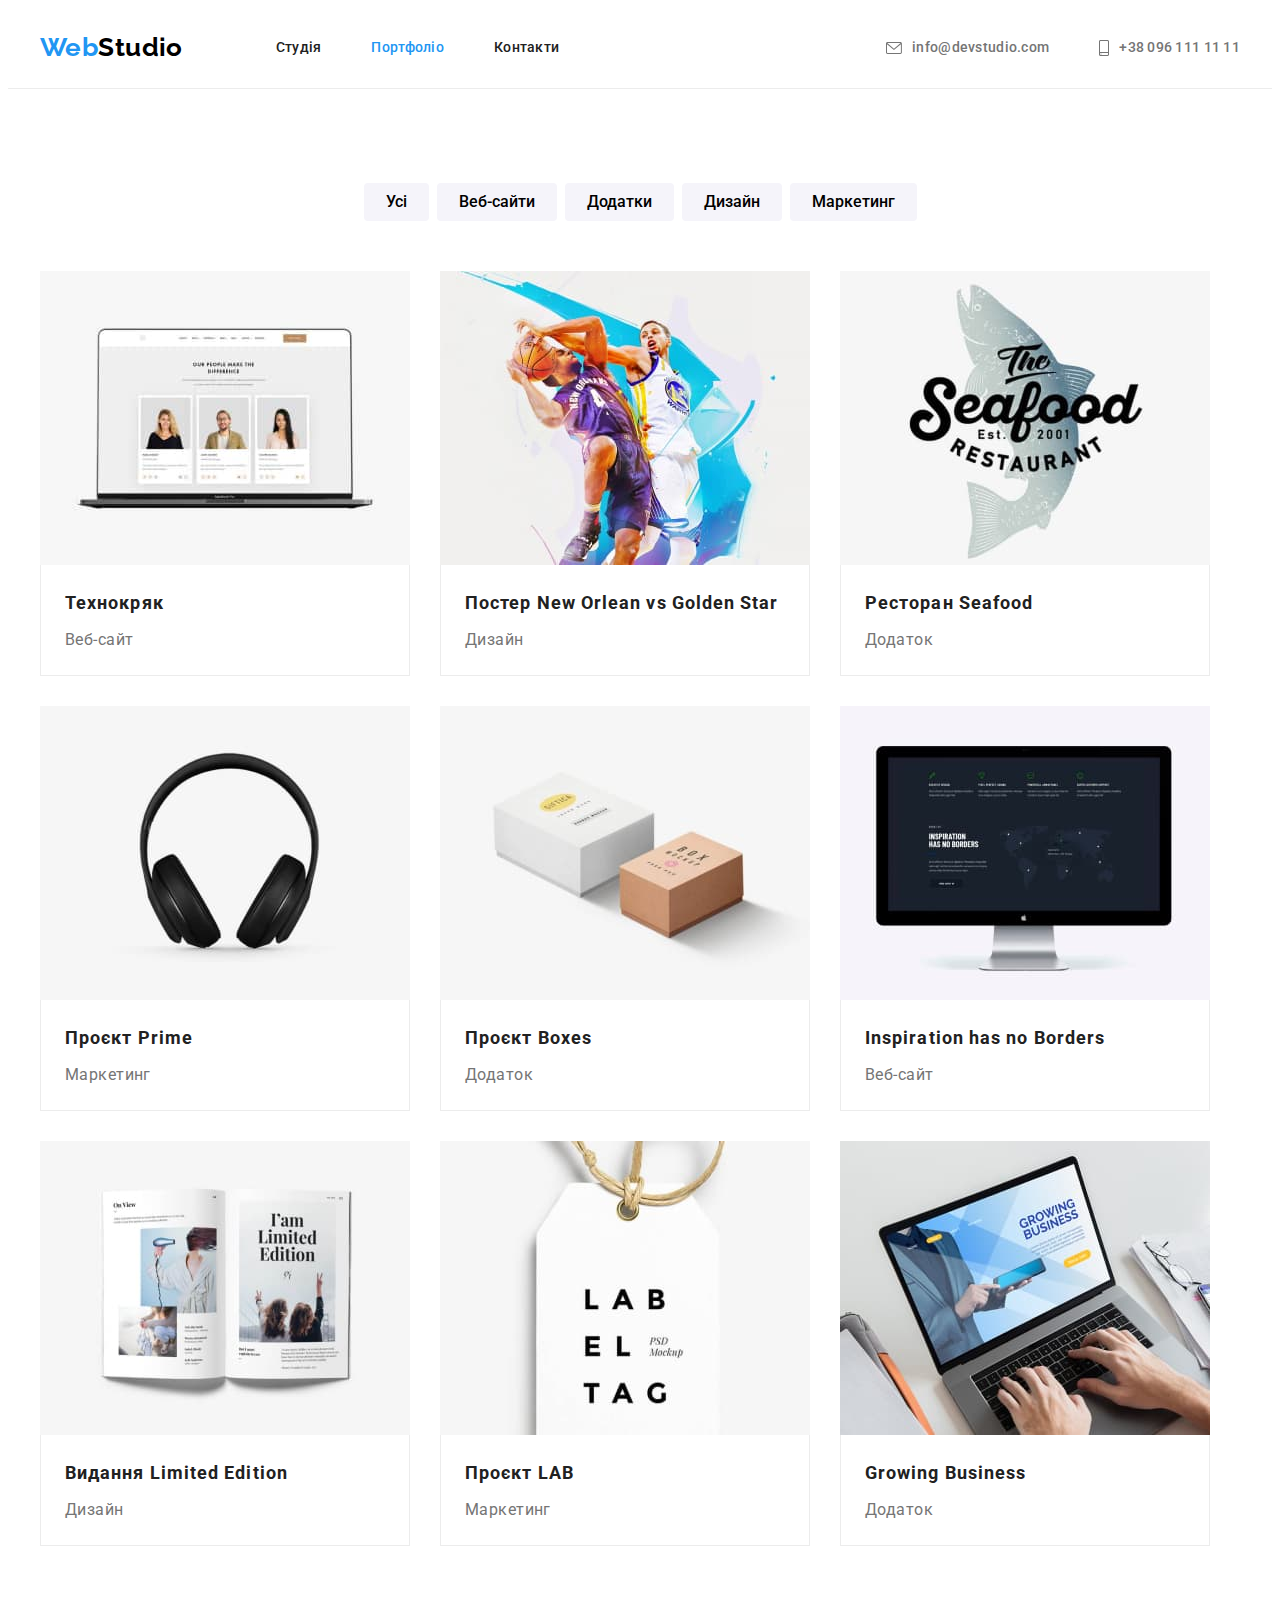
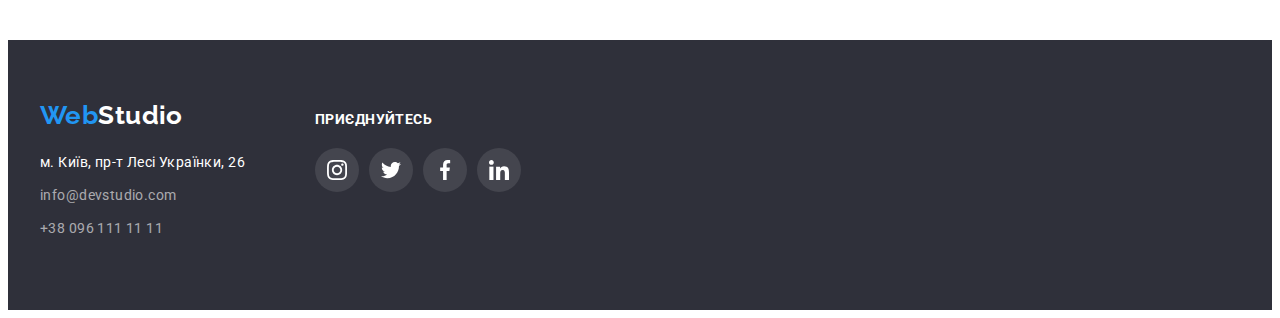
==== portfolio.html @ 9be3ac5a "added files from 4 hw." ====
<!DOCTYPE html>
<html lang="uk">

<head>
    <meta charset="UTF-8">
    <meta http-equiv="X-UA-Compatible" content="IE=edge">
    <meta name="viewport" content="width=device-width, initial-scale=1.0">
    <title>WebStudio</title>
    <link href="https://fonts.googleapis.com/css2?family=Raleway:wght@700&family=Roboto:wght@400;500;700;900&display=swap" rel="stylesheet">

    <link rel="stylesheet" href="https://cdnjs.cloudflare.com/ajax/libs/modern-normalize/1.1.0/modern-normalize.min.css" integrity="sha512-wpPYUAdjBVSE4KJnH1VR1HeZfpl1ub8YT/NKx4PuQ5NmX2tKuGu6U/JRp5y+Y8XG2tV+wKQpNHVUX03MfMFn9Q==" crossorigin="anonymous" referrerpolicy="no-referrer"
    />
    <link rel="stylesheet" href="css/styles.css">
</head>

<body class="page">
    <!-- Шапка-->
    <header class="page-header">
        <div class="container flex">
            <a href="./index.html" class="home-link link">
                <span class="logo-span">Web</span>Studio
            </a>

            <nav class="nav-wrap">
                <ul class="nav-tabs list">
                    <li>
                        <a href="./index.html" class="tab-link link"> Студія </a>
                    </li>
                    <li>
                        <a href="./portfolio.html" class="tab-link link current"> Портфоліо </a>
                    </li>
                    <li>
                        <a href="#" class="tab-link link"> Контакти </a>
                    </li>
                </ul>
            </nav>

            <ul class="nav-contacts list">
                <li>
                    <a href="mailto:info@devstudio.com" class="nav-contact-link link">
                        <svg width="16" height="12" class="nav-contacts-icon">
                <use href="./images/icon.svg#mail"></use></svg
              ><span class="nav-contact-span">info@devstudio.com</span>
            </a>
          </li>
          <li>
            <a href="tel:+380961111111" class="nav-contact-link link">
              <svg width="10" height="16" class="nav-contacts-icon">
                <use href="./images/icon.svg#phone"></use></svg
              ><span class="nav-contact-span">+38 096 111 11 11</span>
            </a>
          </li>
        </ul>
      </div>
    </header>

    <main>
        <section class="work-examples section">
            <div class="container">
                <h1 class="visually-hidden">Наші проекти</h1>
                <ul class="content-list">
                    <li>
                        <button type="button" class="button-list">Усі</button>
                    </li>
                    <li>
                        <button type="button" class="button-list">Веб-сайти</button>
                    </li>
                    <li>
                        <button type="button" class="button-list">Додатки</button>
                    </li>
                    <li>
                        <button type="button" class="button-list">Дизайн</button>
                    </li>
                    <li>
                        <button type="button" class="button-list">Маркетинг</button>
                    </li>
                </ul>



                <ul class="examples-list">
                    <li class="examples-item">
                        <img src="./images/portfolio/img1.jpg" width="370" alt="Project Image">
                        <div class="item-border">
                            <h2 class="item-title">
                                Технокряк
                            </h2>
                            <p class="examples-info">
                                Веб-сайт
                            </p>
                        </div>
                    </li>
                    <li class="examples-item">
                        <img src="./images/portfolio/img2.jpg" width="370" alt="Project Image">
                        <div class="item-border">
                            <h2 class="item-title">
                                Постер New Orlean vs Golden Star
                            </h2>
                            <p class="examples-info">
                                Дизайн
                            </p>
                        </div>
                    </li>
                    <li class="examples-item">
                        <img src="./images/portfolio/img3.jpg" width="370" alt="Project Image">
                        <div class="item-border">
                            <h2 class="item-title">
                                Ресторан Seafood
                            </h2>
                            <p class="examples-info">
                                Додаток
                            </p>
                        </div>
                    </li>
                    <li class="examples-item">
                        <img src="./images/portfolio/img4.jpg" width="370" alt="Project Image">
                        <div class="item-border">
                            <h2 class="item-title">
                                Проєкт Prime
                            </h2>
                            <p class="examples-info">
                                Маркетинг
                            </p>
                        </div>
                    </li>
                    <li class="examples-item">
                        <img src="./images/portfolio/img5.jpg" width="370" alt="Project Image">
                        <div class="item-border">
                            <h2 class="item-title">
                                Проєкт Boxes
                            </h2 class="item-title">
                            <p class="examples-info">
                                Додаток
                            </p>
                        </div>
                    </li>
                    <li class="examples-item">
                        <img src="./images/portfolio/img6.jpg" width="370" alt="Project Image">
                        <div class="item-border">
                            <h2 class="item-title">
                                Inspiration has no Borders
                            </h2>
                            <p class="examples-info">
                                Веб-сайт
                            </p>
                        </div>
                    </li>
                    <li class="examples-item">
                        <img src="./images/portfolio/img7.jpg" width="370" alt="Project Image">
                        <div class="item-border">
                            <h2 class="item-title">
                                Видання Limited Edition
                            </h2>
                            <p class="examples-info">
                                Дизайн
                            </p>
                        </div>
                    </li>
                    <li class="examples-item">
                        <img src="./images/portfolio/img8.jpg" width="370" alt="Project Image">
                        <div class="item-border">
                            <h2 class="item-title">
                                Проєкт LAB
                            </h2>
                            <p class="examples-info">
                                Маркетинг
                            </p>
                        </div>
                    </li>
                    <li class="examples-item">
                        <img src="./images/portfolio/img9.jpg" width="370" alt="Project Image">
                        <div class="item-border">
                            <h2 class="item-title">
                                Growing Business
                            </h2>
                            <p class="examples-info">
                                Додаток
                            </p>
                        </div>
                    </li>
                </ul>
            </div>
        </section>
    </main>
         <!--footer-->
         <footer class="footer">
            <div class="container footer-flex">
                <div class="footer-contacts">
                    <a href="./index.html" class="footer-link link">
                        <span class="footer-span">Web</span>Studio
                    </a>
                    <address>
            <ul class="footer-adress">
              <li class="foot-item">
                <a href="" class="foot-adress link"
                  >м. Київ, пр-т Лесі Українки, 26</a
                >
              </li>
              <li class="foot-item">
                <a href="mailto:info@devstudio.com" class="foot-mail link"
                  >info@devstudio.com</a
                >
              </li>
              <li class="foot-item">
                <a href="tel:+380961111111" class="foot-phone link"
                  >+38 096 111 11 11</a
                >
              </li>
            </ul>
          </address>
                </div>
                <div class="footer-social">
                    <strong class="footer-social-logo">ПРИЄДНУЙТЕСЬ</strong>
                    <ul class="social-wrap">
                        <li class="social-wrap-item">
                            <a class="social-link-foot" href="https://instagram.com" target="_blank" rel="nofollow noopener noreferrer" aria-label="Instagram">
                                <svg class="social-icon-foot" width="20" height="20">
                  <use href="./images/icon.svg#instagram"></use>
                </svg>
                    </a>
                </li>
                <li class="social-wrap-item">
                    <a class="social-link-foot" href="https://twitter.com" aria-label="Twitter" target="_blank" rel="nofollow noopener noreferrer">
                        <svg class="social-icon-foot" width="20" height="20">
                  <use href="./images/icon.svg#twitter"></use>
                </svg>
                    </a>
                </li>
                <li class="social-wrap-item">
                    <a class="social-link-foot" href="https://facebook.com" aria-label="Facebook" target="_blank" rel="nofollow noopener noreferrer">
                        <svg class="social-icon-foot" width="20" height="20">
                  <use href="./images/icon.svg#facebook"></use>
                </svg>
                    </a>
                </li>
                <li class="social-wrap-item">
                    <a class="social-link-foot" href="https://linkedin.com" aria-label="LinkedIn" target="_blank" rel="nofollow noopener noreferrer">
                        <svg class="social-icon-foot" width="20" height="20">
                  <use href="./images/icon.svg#linkedin"></use>
                </svg>
                    </a>
                </li>
            </ul>
        </div>
        </div>
        </footer>
</body>

</html>
---- css/styles.css ----
/* основной цвет background: #212121; */


/* blue #2196F3 */


/* secondary color background: #757575;*/


/* white for footer 
color: rgba(255, 255, 255, 0.6) */


/* ------------page style ----------*/

 :root {
    --prime-color: #ffffff;
    --hero-color: #2f303a;
    --prime-text-color: #757575;
    --prime-title-color: #212121;
    --prime-accent-color: #2196f3;
    --prime-black-color: #000000;
    --footer-bg-color: #2f303a;
    --header-border-color: #ECECEC;
    --border-item-color: #ECECEC;
    --grey-bc-color: #F5F4FA;
    --icon-bg-color: #F5F5F5;
    --clients-icon-color: #AFB1B8;
}


/* * {
    outline: 1px solid red;
} */

.page {
    color: var(--prime-text-color);
    font-family: "Roboto", sans-serif;
    font-size: 14px;
    letter-spacing: 0.03em;
}

.section {
    padding-top: 94px;
    padding-bottom: 94px;
}

img {
    display: block;
}

.grey-bc-color {
    background-color: var(--grey-bc-color);
}

.no-bottom-pd {
    padding-bottom: 0;
}

h1,
h2,
h3,
h4,
h5,
h6,
p {
    margin: 0;
    padding: 0;
}

.container {
    width: 1200px;
    margin: 0 auto;
    padding-right: 15px;
    padding-left: 15px;
}

.list {
    list-style: none;
}

.link {
    text-decoration: none;
    font-style: normal;
}

ul {
    list-style: none;
    margin: 0;
    padding-left: 0;
}


/* HEADER_____________STYLES */

.flex {
    display: flex;
    align-items: center;
}

.link.current {
    color: var(--prime-accent-color);
}

.page-header {
    border-bottom: 1px solid var(--header-border-color);
}


/* ------------LogoStyle ----------*/

.home-link {
    font-family: Raleway;
    font-weight: 700;
    font-size: 26px;
    line-height: 1.2;
    color: var(--prime-black-color);
}


/* ------------Navigation----------*/

.logo-span {
    color: var(--prime-accent-color);
}

.nav-wrap {
    display: flex;
    margin-left: 93px;
}

.nav-tabs {
    display: flex;
    gap: 50px;
    font-weight: 500;
    line-height: 1.14;
    letter-spacing: 0.02em;
}

.nav-tabs li:last-child {
    margin-right: 0px;
}

.nav-tabs .tab-link {
    display: block;
    text-decoration: none;
    padding-top: 32px;
    padding-bottom: 32px;
}

.nav-tabs .link.current {
    color: var(--prime-accent-color);
}

.nav-contacts {
    display: flex;
    gap: 50px;
    margin-left: auto;
}

.nav-tabs .tab-link {
    color: var(--prime-title-color);
    font-weight: 500;
    line-height: 1.1;
    letter-spacing: 0.02em;
}

.nav-tabs a:hover,
.nav-tabs a:focus {
    color: var(--prime-accent-color);
}


/* Contacts Style */

.nav-contacts a {
    display: flex;
    align-items: center;
    color: var(--prime-text-color);
    font-weight: 500;
    font-size: 14px;
    line-height: 1.1;
    letter-spacing: 0.02em;
    padding-top: 32px;
    padding-bottom: 32px;
}

.nav-contacts a:hover,
.nav-contacts a:focus {
    transition: 0.5s;
    color: var(--prime-accent-color);
}

.nav-contacts-icon {
    fill: currentColor;
    margin-right: 10px;
}

.nav-contact-icon:not(:last-child) {
    padding-right: 10px;
}

.nav-contact-span {
    display: inline-block;
}


/* Hero SEction */

.hero {
    background-color: var(--hero-color);
    padding-top: 200px;
    padding-bottom: 200px;
}

.hero-overlay {
    max-width: 1600px;
    min-height: 600px;
    margin-left: auto;
    margin-right: auto;
    background-image: linear-gradient(rgba(47, 48, 58, 0.4), rgba(47, 48, 58, 0.4)), url(../images/main/header-img.jpg);
    background-repeat: no-repeat;
    background-size: cover;
    background-position: center;
}

.hero-cont {
    text-align: center;
}

.hero-title {
    color: var(--prime-color);
    width: 696px;
    margin-left: auto;
    margin-right: auto;
    font-weight: 900;
    font-size: 44px;
    line-height: 1.36;
    text-align: center;
    letter-spacing: 0.06em;
    text-transform: uppercase;
}

.section-title {
    margin-bottom: 50px;
    font-weight: 700;
    font-size: 36px;
    line-height: 1.16;
    text-align: center;
    color: var(--prime-title-color);
}


/* -----------Button------------- */

.button {
    margin: 0 auto;
    color: var(--prime-color);
    font-size: 16px;
    line-height: 1.85;
    font-weight: 700;
    border-radius: 4px;
    padding: 10px 32px;
    margin-top: 30px;
    letter-spacing: 0.06em;
}


/* -----info section style------ */

.visually-hidden {
    position: absolute;
    width: 1px;
    height: 1px;
    margin: -1px;
    border: 0;
    padding: 0;
    white-space: nowrap;
    clip-path: inset(100%);
    clip: rect(0 0 0 0);
    overflow: hidden;
}

.feature {
    color: var(--prime-text-color);
    display: flex;
    gap: 30px;
}

.info-title {
    color: var(--prime-title-color);
    font-weight: 700;
    font-size: 14px;
    line-height: 1.14;
    text-transform: uppercase;
    margin-bottom: 10px;
}

.feature-wrap {
    display: flex;
    justify-content: center;
    align-items: center;
    height: 120px;
    margin-bottom: 30px;
    border-radius: 4px;
    background-color: var(--grey-bc-color);
}

.feature-text {
    line-height: 1.71;
}


/* -------img section----------- */

.section-cards {
    display: flex;
    gap: 30px;
}


/* Team section style */

.team-wrap {
    padding-top: 30px;
    padding-bottom: 30px;
    text-align: center;
}

.team-title {
    display: flex;
    gap: 30px;
}

.team-title .title {
    font-weight: 500;
    color: var(--prime-title-color);
    font-size: 16px;
    line-height: 1.18;
}

.team-info {
    font-size: 16px;
    line-height: 1.18;
    margin-bottom: 16px;
}

.team-wrap .title {
    margin-bottom: 10px;
}

.team-item {
    box-shadow: 0px 1px 3px rgb(0 0 0 / 12%), 0px 1px 1px rgb(0 0 0 / 14%), 0px 2px 1px rgb(0 0 0 / 20%);
    border-radius: 0px 0px 4px 4px;
    background-color: var(--prime-color);
}

.social-wrap {
    display: flex;
    justify-content: center;
    align-items: center;
    gap: 10px;
}

.social-link {
    display: flex;
    align-items: center;
    justify-content: center;
    width: 44px;
    height: 44px;
    border-radius: 50%;
    color: var(--clients-icon-color);
    background-color: var(--prime-color);
}

.social-link:hover,
.social-link:focus {
    background-color: var(--prime-accent-color);
    color: var(--prime-color);
}

.social-icon {
    fill: currentColor;
}


/* button */

.hero-button {
    cursor: pointer;
    background-color: var(--prime-accent-color);
    min-width: 216px;
    border: none;
}


/* ========================
||ПОСТІЙНІ КЛІЄНТИ
============================*/

.clients-logo {
    display: flex;
    gap: 30px;
}

.clients-item {}

.clients-item-link {
    color: var(--clients-icon-color);
    display: flex;
    justify-content: center;
    align-items: center;
    width: 170px;
    height: 92px;
    border: 1px solid var(--clients-icon-color);
    border-radius: 4px
}

.clients-item-link:hover,
.clients-item-link:focus {
    color: var(--prime-accent-color);
    border-color: var(--prime-accent-color);
}

.clients-icon {
    fill: currentColor;
}


/* ------footer-style----------- */

.footer {
    display: block;
    margin: 0 auto;
    background-color: var(--footer-bg-color);
    padding-top: 60px;
    padding-bottom: 60px;
}

.footer-contacts {
    margin-right: 70px;
}

.footer-span {
    color: var(--prime-accent-color);
    font-family: Raleway;
    font-weight: 700;
    font-size: 26px;
    line-height: 1.2;
}

.footer-link {
    font-family: Raleway;
    font-weight: 700;
    font-size: 26px;
    line-height: 1.2;
    color: var(--prime-color);
    display: block;
    margin-bottom: 20px;
}

footer-adress {
    display: block;
    justify-items: center;
    font-style: normal;
}

.foot-adress.link {
    color: var(--prime-color);
    ;
    line-height: 1.7;
}

.foot-mail.link,
.foot-phone.link {
    line-height: 1.7;
    color: rgba(255, 255, 255, 0.6);
}

.foot-item:not(lastchild) {
    margin-bottom: 9px;
}

.footer-adress a:hover,
.footer-adress a:focus {
    color: var(--prime-accent-color);
}

.footer-flex {
    display: flex;
    align-items: baseline;
}

.footer-social-logo {
    display: block;
    margin-bottom: 20px;
    font-weight: 700;
    line-height: 1.14;
    color: var(--prime-color);
}

.social-link-foot {
    display: flex;
    align-items: center;
    justify-content: center;
    width: 44px;
    height: 44px;
    border-radius: 50%;
    color: var(--prime-color);
    background-color: rgba(255, 255, 255, 0.1);
}

.social-link-foot:hover,
.social-link-foot:focus {
    background-color: var(--prime-accent-color);
}

.social-icon-foot {
    fill: currentColor;
}


/* --------PortfolioStyles-------------*/

.content-box {
    display: flex;
}

.examples-list {
    display: flex;
    flex-wrap: wrap;
    gap: 30px;
}

examples-item {
    flex-basis: calc((100% - 60px) / 3);
}

.examples-item:hover {
    box-shadow: 0px 1px 1px rgba(0, 0, 0, 0.12), 0px 4px 4px rgba(0, 0, 0, 0.06), 1px 4px 6px rgba(0, 0, 0, 0.16);
}

.content-list {
    display: flex;
    justify-content: center;
    gap: 8px;
    margin-bottom: 50px;
}

.button-list {
    padding: 6px 22px;
    color: var(--prime-black-color);
    cursor: pointer;
    font-family: inherit;
    border: none;
    border-radius: 4px;
    font-weight: 500;
    font-size: 16px;
    line-height: 1.62;
    background-color: var(--grey-bc-color);
}

.button-list:hover,
.button-list:focus,
.current-all {
    background-color: var(--prime-accent-color);
    color: var(--prime-color);
    box-shadow: 0px 3px 1px rgba(0, 0, 0, 0.1), 0px 1px 2px rgba(0, 0, 0, 0.08), 0px 2px 2px rgba(0, 0, 0, 0.12);
}

.examples-info {
    font-size: 16px;
    line-height: 1.88;
    color: var(--prime-text-color);
}


/* ---------WORKEXAMPLES SECTION------- */

.item-border {
    padding: 20px 24px;
    border-left: 1px solid var(--border-item-color);
    border-right: 1px solid var(--border-item-color);
    border-bottom: 1px solid var(--border-item-color);
}

.item-border .item-title {
    margin-bottom: 4px;
    font-weight: 700;
    font-size: 18px;
    line-height: 2;
    letter-spacing: 0.06em;
    color: var(--prime-title-color);
}
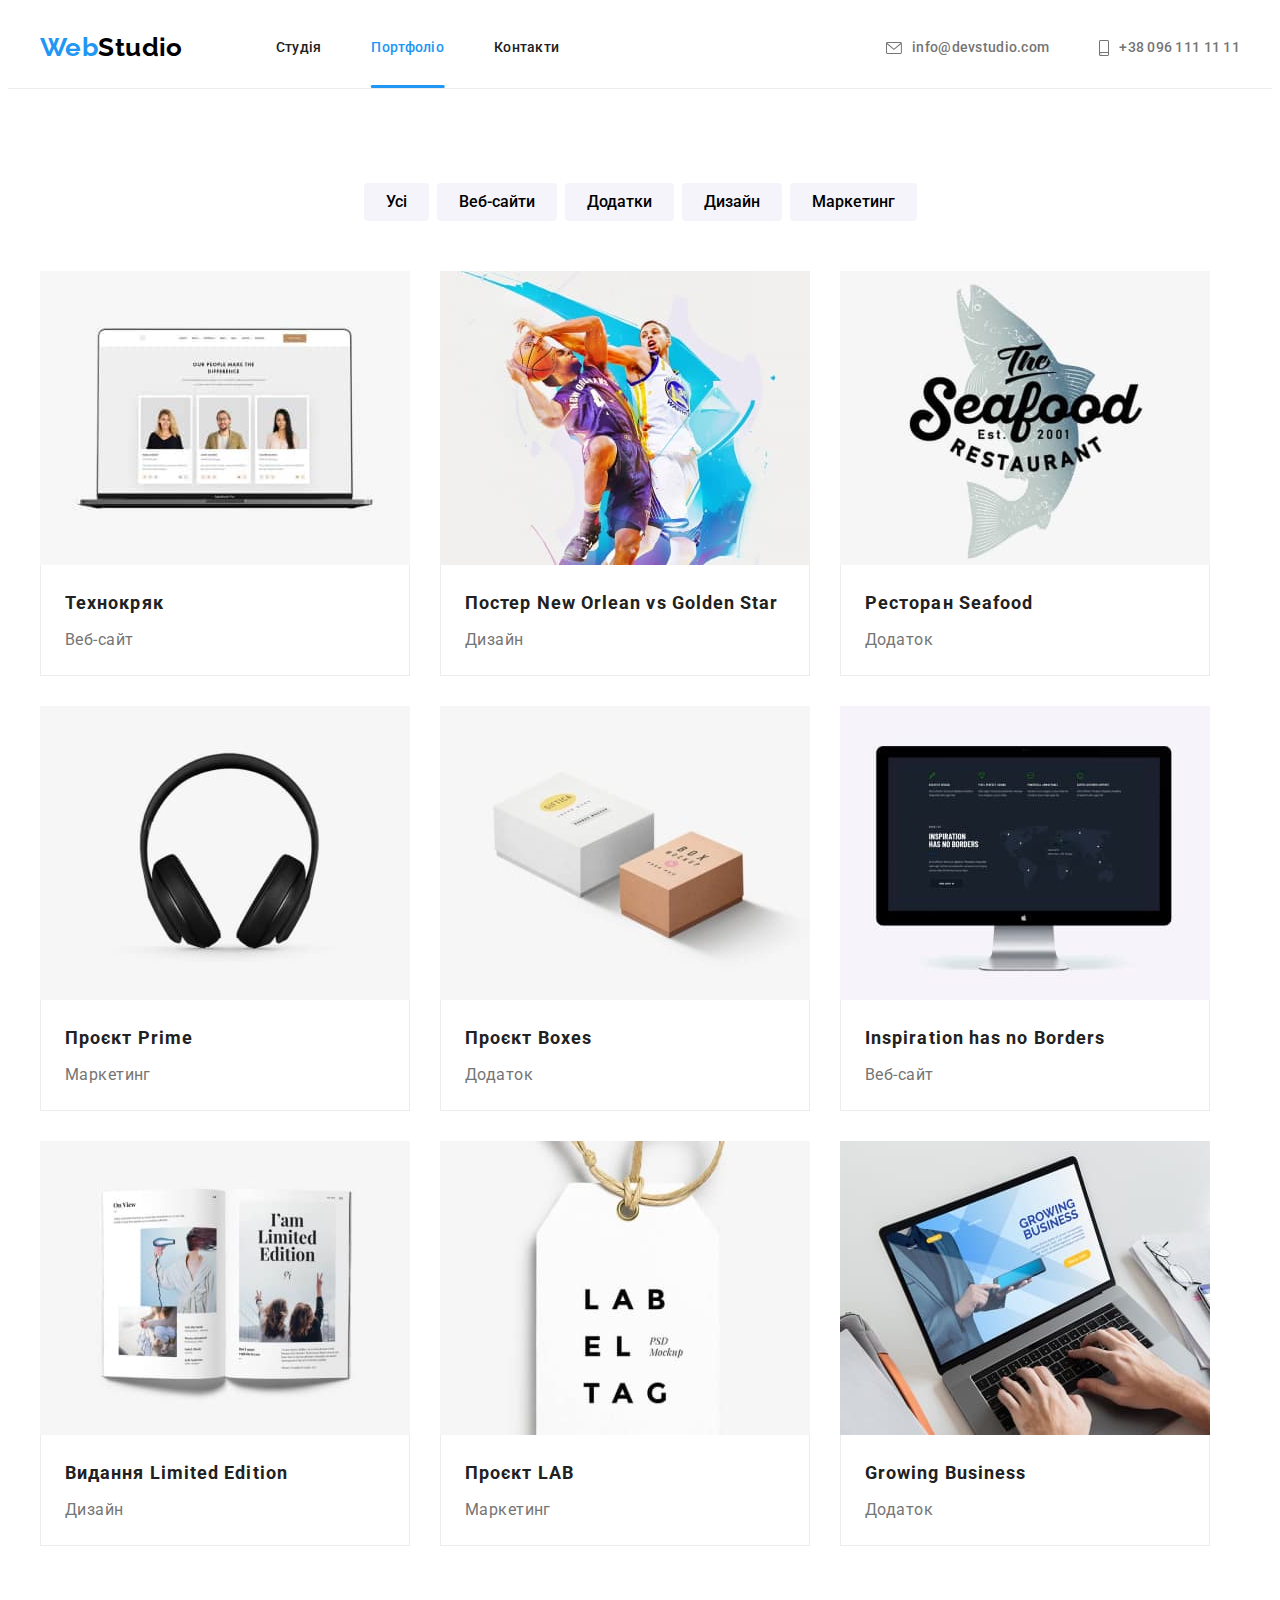
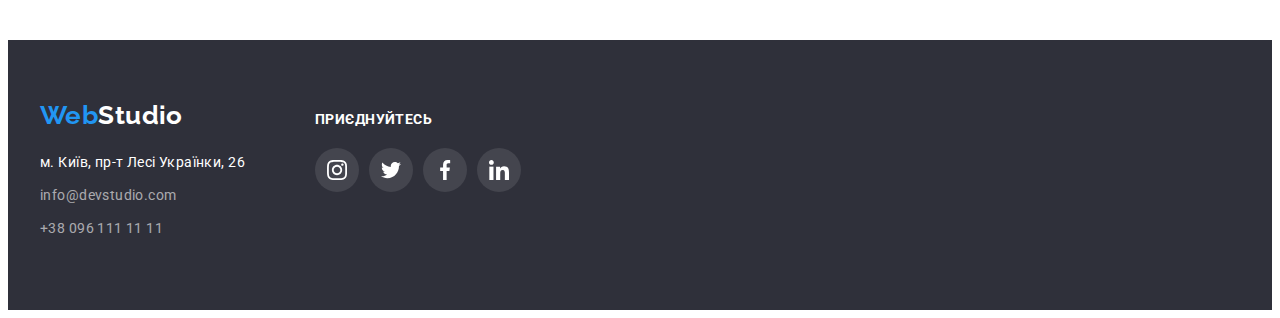
==== commit 5eb3981d: "added modal" ====
--- a/portfolio.html
+++ b/portfolio.html
@@ -80,7 +80,14 @@
 
                 <ul class="examples-list">
                     <li class="examples-item">
+                        <div class="examples-thumb">
                         <img src="./images/portfolio/img1.jpg" width="370" alt="Project Image">
+                        <div class="overlay">
+                            <p class="overylay-text">
+                                Ресурс пропонує комплексні пропозиції з різним рівнем функціоналу та сервісів. Все це дозволить відвідувачу отримати вичерпні відомості про компанію чи приватну особу.
+                            </p>
+                        </div>
+                        </div>
                         <div class="item-border">
                             <h2 class="item-title">
                                 Технокряк
@@ -91,7 +98,14 @@
                         </div>
                     </li>
                     <li class="examples-item">
-                        <img src="./images/portfolio/img2.jpg" width="370" alt="Project Image">
+                        <div class="examples-thumb">
+                            <img src="./images/portfolio/img2.jpg" width="370" alt="Project Image">
+                            <div class="overlay">
+                                <p class="overylay-text">
+                                    Ресурс пропонує комплексні пропозиції з різним рівнем функціоналу та сервісів. Все це дозволить відвідувачу отримати вичерпні відомості про компанію чи приватну особу.
+                                </p>
+                            </div>
+                            </div>
                         <div class="item-border">
                             <h2 class="item-title">
                                 Постер New Orlean vs Golden Star
@@ -102,7 +116,14 @@
                         </div>
                     </li>
                     <li class="examples-item">
-                        <img src="./images/portfolio/img3.jpg" width="370" alt="Project Image">
+                        <div class="examples-thumb">
+                            <img src="./images/portfolio/img3.jpg" width="370" alt="Project Image">
+                            <div class="overlay">
+                                <p class="overylay-text">
+                                    Ресурс пропонує комплексні пропозиції з різним рівнем функціоналу та сервісів. Все це дозволить відвідувачу отримати вичерпні відомості про компанію чи приватну особу.
+                                </p>
+                            </div>
+                            </div>
                         <div class="item-border">
                             <h2 class="item-title">
                                 Ресторан Seafood
@@ -113,7 +134,14 @@
                         </div>
                     </li>
                     <li class="examples-item">
-                        <img src="./images/portfolio/img4.jpg" width="370" alt="Project Image">
+                        <div class="examples-thumb">
+                            <img src="./images/portfolio/img4.jpg" width="370" alt="Project Image">
+                            <div class="overlay">
+                                <p class="overylay-text">
+                                    Ресурс пропонує комплексні пропозиції з різним рівнем функціоналу та сервісів. Все це дозволить відвідувачу отримати вичерпні відомості про компанію чи приватну особу.
+                                </p>
+                            </div>
+                            </div>
                         <div class="item-border">
                             <h2 class="item-title">
                                 Проєкт Prime
@@ -124,7 +152,14 @@
                         </div>
                     </li>
                     <li class="examples-item">
-                        <img src="./images/portfolio/img5.jpg" width="370" alt="Project Image">
+                        <div class="examples-thumb">
+                            <img src="./images/portfolio/img5.jpg" width="370" alt="Project Image">
+                            <div class="overlay">
+                                <p class="overylay-text">
+                                    Ресурс пропонує комплексні пропозиції з різним рівнем функціоналу та сервісів. Все це дозволить відвідувачу отримати вичерпні відомості про компанію чи приватну особу.
+                                </p>
+                            </div>
+                            </div>
                         <div class="item-border">
                             <h2 class="item-title">
                                 Проєкт Boxes
@@ -135,7 +170,14 @@
                         </div>
                     </li>
                     <li class="examples-item">
-                        <img src="./images/portfolio/img6.jpg" width="370" alt="Project Image">
+                        <div class="examples-thumb">
+                            <img src="./images/portfolio/img6.jpg" width="370" alt="Project Image">
+                            <div class="overlay">
+                                <p class="overylay-text">
+                                    Ресурс пропонує комплексні пропозиції з різним рівнем функціоналу та сервісів. Все це дозволить відвідувачу отримати вичерпні відомості про компанію чи приватну особу.
+                                </p>
+                            </div>
+                            </div>
                         <div class="item-border">
                             <h2 class="item-title">
                                 Inspiration has no Borders
@@ -146,7 +188,14 @@
                         </div>
                     </li>
                     <li class="examples-item">
-                        <img src="./images/portfolio/img7.jpg" width="370" alt="Project Image">
+                        <div class="examples-thumb">
+                            <img src="./images/portfolio/img7.jpg" width="370" alt="Project Image">
+                            <div class="overlay">
+                                <p class="overylay-text">
+                                    Ресурс пропонує комплексні пропозиції з різним рівнем функціоналу та сервісів. Все це дозволить відвідувачу отримати вичерпні відомості про компанію чи приватну особу.
+                                </p>
+                            </div>
+                            </div>
                         <div class="item-border">
                             <h2 class="item-title">
                                 Видання Limited Edition
@@ -157,7 +206,14 @@
                         </div>
                     </li>
                     <li class="examples-item">
-                        <img src="./images/portfolio/img8.jpg" width="370" alt="Project Image">
+                        <div class="examples-thumb">
+                            <img src="./images/portfolio/img8.jpg" width="370" alt="Project Image">
+                            <div class="overlay">
+                                <p class="overylay-text">
+                                    Ресурс пропонує комплексні пропозиції з різним рівнем функціоналу та сервісів. Все це дозволить відвідувачу отримати вичерпні відомості про компанію чи приватну особу.
+                                </p>
+                            </div>
+                            </div>
                         <div class="item-border">
                             <h2 class="item-title">
                                 Проєкт LAB
@@ -168,7 +224,14 @@
                         </div>
                     </li>
                     <li class="examples-item">
-                        <img src="./images/portfolio/img9.jpg" width="370" alt="Project Image">
+                        <div class="examples-thumb">
+                            <img src="./images/portfolio/img9.jpg" width="370" alt="Project Image">
+                            <div class="overlay">
+                                <p class="overylay-text">
+                                    Ресурс пропонує комплексні пропозиції з різним рівнем функціоналу та сервісів. Все це дозволить відвідувачу отримати вичерпні відомості про компанію чи приватну особу.
+                                </p>
+                            </div>
+                            </div>
                         <div class="item-border">
                             <h2 class="item-title">
                                 Growing Business
--- a/css/styles.css
+++ b/css/styles.css
@@ -26,6 +26,8 @@
     --grey-bc-color: #F5F4FA;
     --icon-bg-color: #F5F5F5;
     --clients-icon-color: #AFB1B8;
+    --anim-slow: 600ms cubic-bezier(0.4, 0, 0.2, 1);
+    --anim-fast: 250ms cubic-bezier(0.4, 0, 0.2, 1);
 }
 
 
@@ -93,6 +95,10 @@
 
 /* HEADER_____________STYLES */
 
+.nav-wrap {
+    position: sticky;
+}
+
 .flex {
     display: flex;
     align-items: center;
@@ -152,6 +158,23 @@
     color: var(--prime-accent-color);
 }
 
+.tab-link {
+    position: relative;
+}
+
+.tab-link.current::after {
+    content: '';
+    position: absolute;
+    left: 50%;
+    bottom: 0px;
+    transform: translateX(-50%);
+    display: inline-flex;
+    width: calc(100% + 2px);
+    height: 3px;
+    border-radius: 4px;
+    background-color: var(--prime-accent-color);
+}
+
 .nav-contacts {
     display: flex;
     gap: 50px;
@@ -163,6 +186,7 @@
     font-weight: 500;
     line-height: 1.1;
     letter-spacing: 0.02em;
+    transition: color var(--anim-fast);
 }
 
 .nav-tabs a:hover,
@@ -183,11 +207,11 @@
     letter-spacing: 0.02em;
     padding-top: 32px;
     padding-bottom: 32px;
+    transition: color var(--anim-fast);
 }
 
 .nav-contacts a:hover,
 .nav-contacts a:focus {
-    transition: 0.5s;
     color: var(--prime-accent-color);
 }
 
@@ -318,6 +342,29 @@
     gap: 30px;
 }
 
+.section-cards-thumb {
+    position: relative;
+}
+
+.section-cards-text {
+    height: 70px;
+    width: 100%;
+    padding: 27px 107px;
+    display: flex;
+    justify-content: center;
+    text-align: center;
+    position: absolute;
+    left: 50%;
+    bottom: 0px;
+    transform: translateX(-50%);
+    background-color: rgba(47, 48, 58, 0.8);
+    color: var(--prime-color);
+    font-weight: 700;
+    line-height: 1.14;
+    text-align: center;
+    text-transform: uppercase;
+}
+
 
 /* Team section style */
 
@@ -371,6 +418,7 @@
     border-radius: 50%;
     color: var(--clients-icon-color);
     background-color: var(--prime-color);
+    transition: color var(--anim-fast);
 }
 
 .social-link:hover,
@@ -413,7 +461,8 @@
     width: 170px;
     height: 92px;
     border: 1px solid var(--clients-icon-color);
-    border-radius: 4px
+    border-radius: 4px;
+    transition: color var(--anim-fast);
 }
 
 .clients-item-link:hover,
@@ -481,6 +530,10 @@
     margin-bottom: 9px;
 }
 
+.footer-adress a {
+    transition: color var(--anim-fast);
+}
+
 .footer-adress a:hover,
 .footer-adress a:focus {
     color: var(--prime-accent-color);
@@ -508,6 +561,7 @@
     border-radius: 50%;
     color: var(--prime-color);
     background-color: rgba(255, 255, 255, 0.1);
+    transition: color var(--anim-fast);
 }
 
 .social-link-foot:hover,
@@ -520,6 +574,75 @@
 }
 
 
+/* ====================MODAL STYLES================ */
+
+.backdrop {
+    position: fixed;
+    top: 0;
+    left: 0;
+    z-index: 100;
+    width: 100%;
+    height: 100%;
+    background-color: rgba(0, 0, 0, 0.2);
+    transition: opacity var(--anim-slow), visibility var(--anim-slow);
+    /* для наглядності властивості за змовчуванням */
+    opacity: 1;
+    visibility: visible;
+    pointer-events: initial;
+}
+
+
+/* кінцевий стан */
+
+.backdrop.is-hidden {
+    opacity: 0;
+    visibility: hidden;
+    pointer-events: none;
+}
+
+.modal {
+    position: absolute;
+    top: 50%;
+    left: 50%;
+    transform: translate(-50%, -50%) scale(1) rotate(0);
+    opacity: 1;
+    width: 528px;
+    min-height: 581px;
+    background-color: var(--prime-color);
+    box-shadow: 0px 1px 3px rgba(0, 0, 0, 0.12), 0px 1px 1px rgba(0, 0, 0, 0.14), 0px 2px 1px rgba(0, 0, 0, 0.2);
+    border-radius: 4px;
+    transition: transform var(--anim-fast) 400ms, opacity var(--anim-fast) 400ms;
+}
+
+
+/* кінцевий стан */
+
+.backdrop.is-hidden .modal {
+    transform: translate(-50%, -50%) scale(0.3) rotate(360deg);
+    opacity: 0;
+}
+
+.modal-btn {
+    position: absolute;
+    top: 8px;
+    right: 8px;
+    display: inline-flex;
+    align-items: center;
+    justify-content: center;
+    width: 30px;
+    height: 30px;
+    padding: 0;
+    background-color: var(--prime-color);
+    border-radius: 50%;
+    border: 1px solid rgba(0, 0, 0, 0.1);
+    cursor: pointer;
+}
+
+.modal-icon-close {
+    padding: 8px;
+}
+
+
 /* --------PortfolioStyles-------------*/
 
 .content-box {
@@ -534,10 +657,36 @@
 
 examples-item {
     flex-basis: calc((100% - 60px) / 3);
+    transition: color var(--anim-fast);
 }
 
 .examples-item:hover {
     box-shadow: 0px 1px 1px rgba(0, 0, 0, 0.12), 0px 4px 4px rgba(0, 0, 0, 0.06), 1px 4px 6px rgba(0, 0, 0, 0.16);
+}
+
+.examples-thumb {
+    position: relative;
+    overflow: hidden;
+}
+
+.overlay {
+    position: absolute;
+    top: 0;
+    left: 0;
+    width: 100%;
+    height: 100%;
+    padding: 63px 24px;
+    color: var(--prime-color);
+    font-size: 18px;
+    line-height: 1.56;
+    transform: translateY(101%);
+    transition: transform var(--anim-fast);
+    background-color: rgba(33, 150, 243, 0.9);
+    backdrop-filter: blur(4px);
+}
+
+.examples-item:hover .overlay {
+    transform: translateX(0);
 }
 
 .content-list {
@@ -558,6 +707,7 @@
     font-size: 16px;
     line-height: 1.62;
     background-color: var(--grey-bc-color);
+    transition: color var(--anim-fast);
 }
 
 .button-list:hover,
